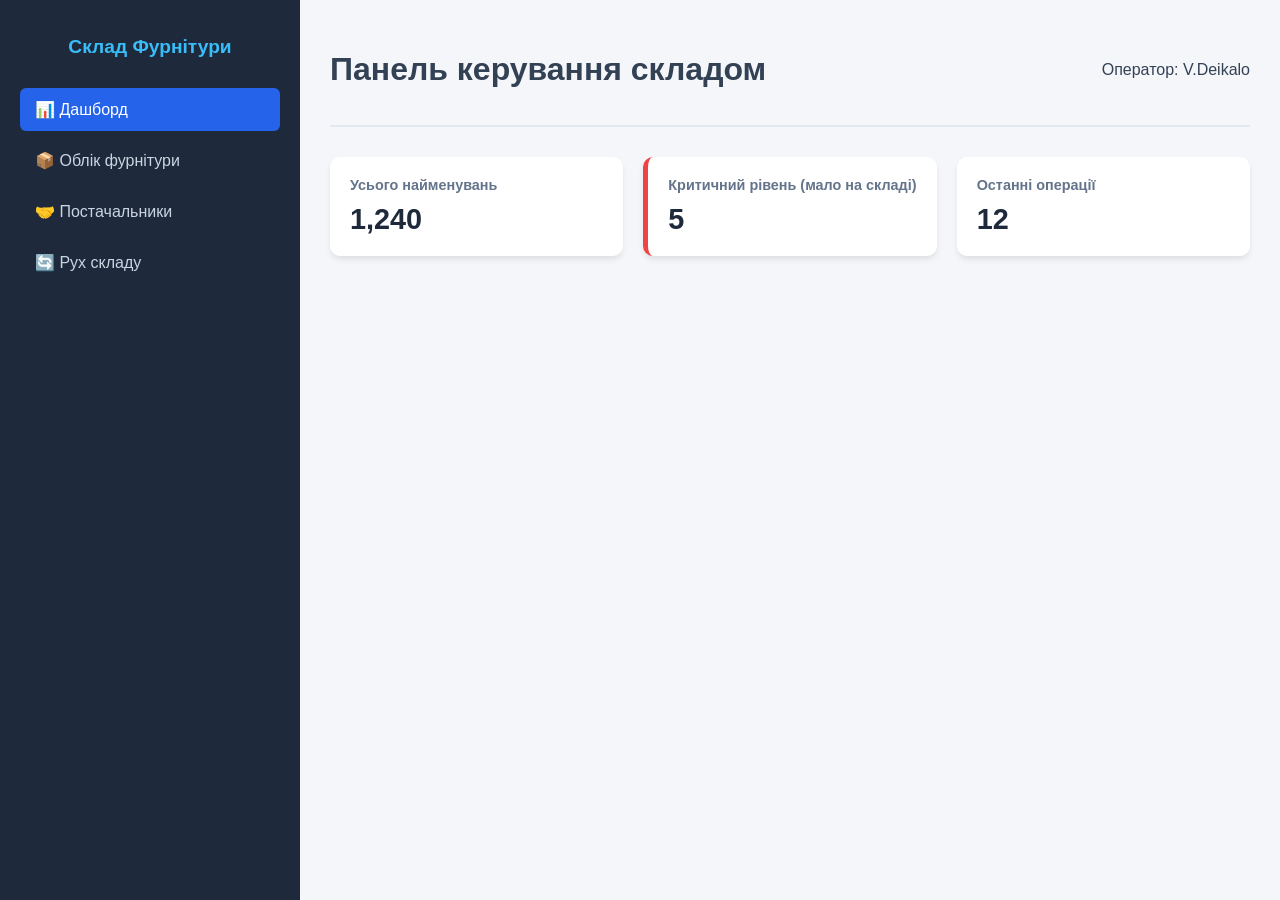
==== index.html @ 1322fecc "first commit" ====
<!DOCTYPE html>
<html lang="uk">
<head>
    <meta charset="UTF-8">
    <meta name="viewport" content="width=device-width, initial-scale=1.0">
    <title>Облік меблевої фурнітури</title>
    <link rel="stylesheet" href="css/style.css">
</head>
<body>
    <div class="app-container">
        <aside class="sidebar">
            <h2>Склад Фурнітури</h2>
            <nav>
                <a href="index.html" class="active">📊 Дашборд</a>
                <a href="inventory.html">📦 Облік фурнітури</a>
                <a href="suppliers.html">🤝 Постачальники</a>
                <a href="orders.html">🔄 Рух складу</a>
            </nav>
        </aside>

        <main class="main-content">
            <header>
                <h1>Панель керування складом</h1>
                <div class="user-profile">Оператор: V.Deikalo</div>
            </header>

            <section class="stats-grid">
                <div class="stat-card">
                    <h3>Усього найменувань</h3>
                    <p class="stat-value" id="total-items">1,240</p>
                </div>
                <div class="stat-card alert">
                    <h3>Критичний рівень (мало на складі)</h3>
                    <p class="stat-value" id="low-stock">5</p>
                </div>
                <div class="stat-card">
                    <h3>Останні операції</h3>
                    <p class="stat-value" id="recent-transactions">12</p>
                </div>
            </section>
        </main>
    </div>
    <script src="js/main.js"></script>
</body>
</html>
---- css/style.css ----
:root {
    --bg-color: #f4f6f9;
    --sidebar-color: #1e293b;
    --text-color: #334155;
    --accent-color: #2563eb;
    --card-bg: #ffffff;
    --danger: #ef4444;
}

body {
    margin: 0;
    font-family: 'Segoe UI', Tahoma, Geneva, Verdana, sans-serif;
    background-color: var(--bg-color);
    color: var(--text-color);
}

.app-container {
    display: flex;
    min-height: 100vh;
}

.sidebar {
    width: 260px;
    background-color: var(--sidebar-color);
    color: white;
    padding: 20px;
}

.sidebar h2 {
    font-size: 1.2rem;
    margin-bottom: 30px;
    text-align: center;
    color: #38bdf8;
}

.sidebar nav a {
    display: block;
    color: #cbd5e1;
    padding: 12px 15px;
    text-decoration: none;
    border-radius: 6px;
    margin-bottom: 8px;
    transition: 0.3s;
}

.sidebar nav a:hover, .sidebar nav a.active {
    background-color: var(--accent-color);
    color: white;
}

.main-content {
    flex-grow: 1;
    padding: 30px;
}

header {
    display: flex;
    justify-content: space-between;
    align-items: center;
    border-bottom: 2px solid #e2e8f0;
    padding-bottom: 15px;
    margin-bottom: 30px;
}

.stats-grid {
    display: grid;
    grid-template-columns: repeat(auto-fit, minmax(250px, 1fr));
    gap: 20px;
}

.stat-card {
    background: var(--card-bg);
    padding: 20px;
    border-radius: 10px;
    box-shadow: 0 4px 6px -1px rgba(0, 0, 0, 0.1);
}

.stat-card h3 {
    margin: 0 0 10px 0;
    font-size: 0.9rem;
    color: #64748b;
}

.stat-value {
    font-size: 1.8rem;
    font-weight: bold;
    margin: 0;
    color: var(--sidebar-color);
}

.stat-card.alert {
    border-left: 5px solid var(--danger);
}
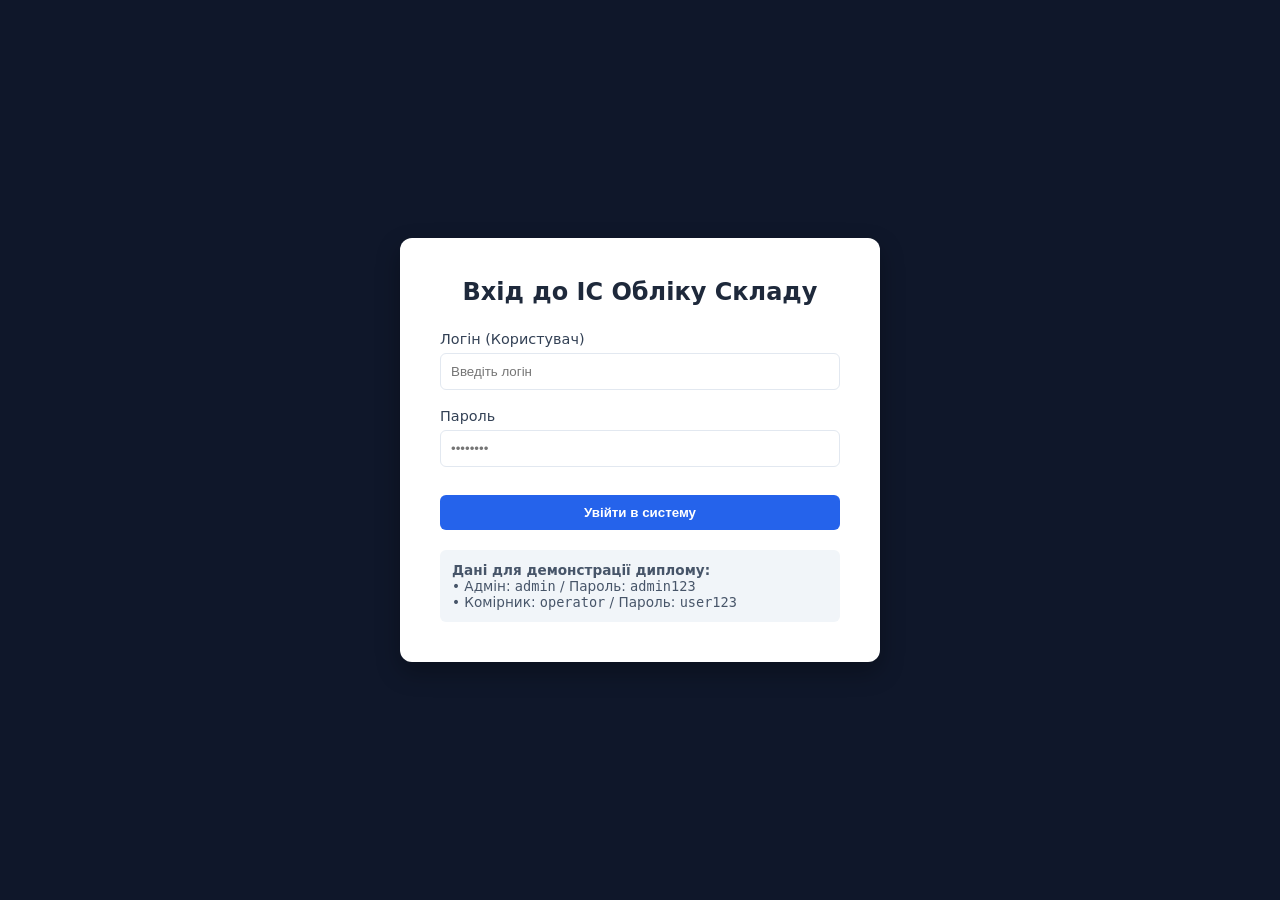
==== commit 734c2325: "second commit" ====
--- a/index.html
+++ b/index.html
@@ -3,43 +3,79 @@
 <head>
     <meta charset="UTF-8">
     <meta name="viewport" content="width=device-width, initial-scale=1.0">
-    <title>Облік меблевої фурнітури</title>
+    <title>Дашборд | Склад меблевої фурнітури</title>
     <link rel="stylesheet" href="css/style.css">
 </head>
 <body>
     <div class="app-container">
         <aside class="sidebar">
             <h2>Склад Фурнітури</h2>
-            <nav>
-                <a href="index.html" class="active">📊 Дашборд</a>
-                <a href="inventory.html">📦 Облік фурнітури</a>
-                <a href="suppliers.html">🤝 Постачальники</a>
-                <a href="orders.html">🔄 Рух складу</a>
-            </nav>
+            <nav id="main-navigation"></nav>
         </aside>
 
         <main class="main-content">
             <header>
-                <h1>Панель керування складом</h1>
-                <div class="user-profile">Оператор: V.Deikalo</div>
+                <div class="header-title">
+                    <h1>Панель керування складом</h1>
+                    <p class="subtitle">Інформаційна система обліку матеріальних залишків</p>
+                </div>
+                <div class="user-profile" id="user-display">Завантаження профілю...</div>
             </header>
 
             <section class="stats-grid">
                 <div class="stat-card">
-                    <h3>Усього найменувань</h3>
-                    <p class="stat-value" id="total-items">1,240</p>
-                </div>
-                <div class="stat-card alert">
-                    <h3>Критичний рівень (мало на складі)</h3>
-                    <p class="stat-value" id="low-stock">5</p>
+                    <div class="stat-icon">📦</div>
+                    <div>
+                        <h3>Усього фурнітури (найменувань)</h3>
+                        <p class="stat-value" id="total-types">0</p>
+                    </div>
                 </div>
                 <div class="stat-card">
-                    <h3>Останні операції</h3>
-                    <p class="stat-value" id="recent-transactions">12</p>
+                    <div class="stat-icon" style="color: #10b981;">📊</div>
+                    <div>
+                        <h3>Загальна кількість (одиниць)</h3>
+                        <p class="stat-value" id="total-items">0</p>
+                    </div>
+                </div>
+                <div class="stat-card" id="low-stock-card">
+                    <div class="stat-icon">⚠️</div>
+                    <div>
+                        <h3>Критичний рівень залишків</h3>
+                        <p class="stat-value" id="low-stock-count">0</p>
+                    </div>
+                </div>
+            </section>
+
+            <section class="dashboard-actions">
+                <div class="content-card">
+                    <div class="card-header">
+                        <h2>Генерація аналітичної звітності</h2>
+                        <button class="btn btn-excel" id="export-excel-btn">📊 Експортувати звіт в Excel (.xls)</button>
+                    </div>
+                    <p>Натисніть кнопку для миттєвого вивантаження повної відомості про поточні залишки меблевої фурнітури на складі, включаючи інформацію про постачальників та дефіцитні позиції.</p>
+                </div>
+            </section>
+
+            <section class="recent-section">
+                <div class="content-card">
+                    <h2>Останні оновлення на складі</h2>
+                    <table class="data-table" id="recent-table">
+                        <thead>
+                            <tr>
+                                <th>Артикул</th>
+                                <th>Назва фурнітури</th>
+                                <th>Тип</th>
+                                <th>Кількість на складі</th>
+                                <th>Статус</th>
+                            </tr>
+                        </thead>
+                        <tbody></tbody>
+                    </table>
                 </div>
             </section>
         </main>
     </div>
+
     <script src="js/main.js"></script>
 </body>
 </html>
--- a/css/style.css
+++ b/css/style.css
@@ -1,46 +1,57 @@
 :root {
-    --bg-color: #f4f6f9;
-    --sidebar-color: #1e293b;
+    --bg-color: #f8fafc;
+    --sidebar-color: #0f172a;
     --text-color: #334155;
     --accent-color: #2563eb;
+    --accent-hover: #1d4ed8;
     --card-bg: #ffffff;
     --danger: #ef4444;
+    --success: #10b981;
+    --warning: #f59e0b;
+    --border-color: #e2e8f0;
 }
 
 body {
     margin: 0;
-    font-family: 'Segoe UI', Tahoma, Geneva, Verdana, sans-serif;
+    font-family: system-ui, -apple-system, BlinkMacSystemFont, 'Segoe UI', Roboto, Oxygen, Ubuntu, Cantarell, sans-serif;
     background-color: var(--bg-color);
     color: var(--text-color);
 }
 
 .app-container {
-    display: flex;
+    display: block; /* Забезпечує коректний потік для друку/генерації */
     min-height: 100vh;
 }
 
+/* Макет з боковою панеллю без flex на рівні body, щоб уникнути багів */
 .sidebar {
     width: 260px;
     background-color: var(--sidebar-color);
     color: white;
-    padding: 20px;
+    padding: 25px 20px;
+    position: fixed;
+    height: 100vh;
+    top: 0;
+    left: 0;
 }
 
 .sidebar h2 {
-    font-size: 1.2rem;
-    margin-bottom: 30px;
+    font-size: 1.3rem;
+    margin-bottom: 35px;
     text-align: center;
     color: #38bdf8;
+    letter-spacing: 0.5px;
 }
 
 .sidebar nav a {
     display: block;
-    color: #cbd5e1;
+    color: #94a3b8;
     padding: 12px 15px;
     text-decoration: none;
-    border-radius: 6px;
-    margin-bottom: 8px;
-    transition: 0.3s;
+    border-radius: 8px;
+    margin-bottom: 10px;
+    font-weight: 500;
+    transition: all 0.2s ease;
 }
 
 .sidebar nav a:hover, .sidebar nav a.active {
@@ -49,45 +60,189 @@
 }
 
 .main-content {
-    flex-grow: 1;
-    padding: 30px;
+    margin-left: 260px;
+    padding: 40px;
 }
 
 header {
-    display: flex;
-    justify-content: space-between;
-    align-items: center;
-    border-bottom: 2px solid #e2e8f0;
-    padding-bottom: 15px;
-    margin-bottom: 30px;
-}
-
+    border-bottom: 1px solid var(--border-color);
+    padding-bottom: 20px;
+    margin-bottom: 35px;
+}
+
+header h1 {
+    margin: 0 0 5px 0;
+    font-size: 1.75rem;
+    color: #1e293b;
+}
+
+.subtitle {
+    margin: 0;
+    color: #64748b;
+    font-size: 0.95rem;
+}
+
+.user-profile {
+    margin-top: 10px;
+    font-size: 0.9rem;
+    background: #e2e8f0;
+    padding: 6px 12px;
+    border-radius: 20px;
+    display: inline-block;
+}
+
+/* Статистика */
 .stats-grid {
-    display: grid;
-    grid-template-columns: repeat(auto-fit, minmax(250px, 1fr));
-    gap: 20px;
+    display: table;
+    width: 100%;
+    margin-bottom: 35px;
+    border-collapse: separate;
+    border-spacing: 20px 0;
 }
 
 .stat-card {
+    display: table-cell;
     background: var(--card-bg);
-    padding: 20px;
-    border-radius: 10px;
-    box-shadow: 0 4px 6px -1px rgba(0, 0, 0, 0.1);
+    padding: 25px;
+    border-radius: 12px;
+    box-shadow: 0 1px 3px rgba(0,0,0,0.05);
+    border: 1px solid var(--border-color);
+    vertical-align: middle;
+}
+
+.stat-icon {
+    font-size: 2rem;
+    float: left;
+    margin-right: 15px;
 }
 
 .stat-card h3 {
-    margin: 0 0 10px 0;
-    font-size: 0.9rem;
+    margin: 0 0 5px 0;
+    font-size: 0.85rem;
     color: #64748b;
+    text-transform: uppercase;
 }
 
 .stat-value {
     font-size: 1.8rem;
-    font-weight: bold;
-    margin: 0;
-    color: var(--sidebar-color);
+    font-weight: 700;
+    margin: 0;
+    color: #0f172a;
 }
 
 .stat-card.alert {
     border-left: 5px solid var(--danger);
-}+}
+
+/* Контентні карти */
+.content-card {
+    background: var(--card-bg);
+    border-radius: 12px;
+    padding: 25px;
+    box-shadow: 0 1px 3px rgba(0,0,0,0.05);
+    border: 1px solid var(--border-color);
+    margin-bottom: 30px;
+}
+
+.card-header {
+    display: table;
+    width: 100%;
+    margin-bottom: 20px;
+}
+
+.card-header h2 {
+    display: table-cell;
+    margin: 0;
+    vertical-align: middle;
+}
+
+/* Таблиці */
+.data-table {
+    width: 100%;
+    border-collapse: collapse;
+    margin-top: 15px;
+    text-align: left;
+}
+
+.data-table th, .data-table td {
+    padding: 14px 16px;
+    border-bottom: 1px solid var(--border-color);
+    font-size: 0.95rem;
+}
+
+.data-table th {
+    background-color: #f8fafc;
+    color: #475569;
+    font-weight: 600;
+}
+
+/* Кнопки та форми */
+.btn {
+    padding: 10px 20px;
+    border: none;
+    border-radius: 6px;
+    font-weight: 600;
+    cursor: pointer;
+    transition: background 0.2s;
+}
+
+.btn-primary { background: var(--accent-color); color: white; }
+.btn-primary:hover { background: var(--accent-hover); }
+.btn-danger { background: var(--danger); color: white; padding: 6px 12px; font-size: 0.85rem; }
+.btn-excel { background: var(--success); color: white; display: table-cell; float: right; }
+.btn-excel:hover { background: #059669; }
+
+.inventory-grid {
+    display: table;
+    width: 100%;
+}
+
+.dynamic-form {
+    display: table-cell;
+    width: 30%;
+    padding-right: 30px;
+    vertical-align: top;
+}
+
+.inventory-list {
+    display: table-cell;
+    width: 70%;
+    vertical-align: top;
+}
+
+.form-group {
+    margin-bottom: 18px;
+}
+
+.form-group label {
+    display: block;
+    margin-bottom: 6px;
+    font-weight: 500;
+    font-size: 0.9rem;
+}
+
+.form-group input, .form-group select {
+    width: 100%;
+    padding: 10px;
+    border: 1px solid var(--border-color);
+    border-radius: 6px;
+    box-sizing: border-box;
+}
+
+#search-input {
+    width: 300px;
+    padding: 8px 12px;
+    border: 1px solid var(--border-color);
+    border-radius: 6px;
+    float: right;
+}
+
+/* Статуси бейджі */
+.badge {
+    padding: 4px 8px;
+    border-radius: 4px;
+    font-size: 0.8rem;
+    font-weight: 600;
+}
+.badge-success { background: #dcfce7; color: #15803d; }
+.badge-danger { background: #fee2e2; color: #b91c1c; }
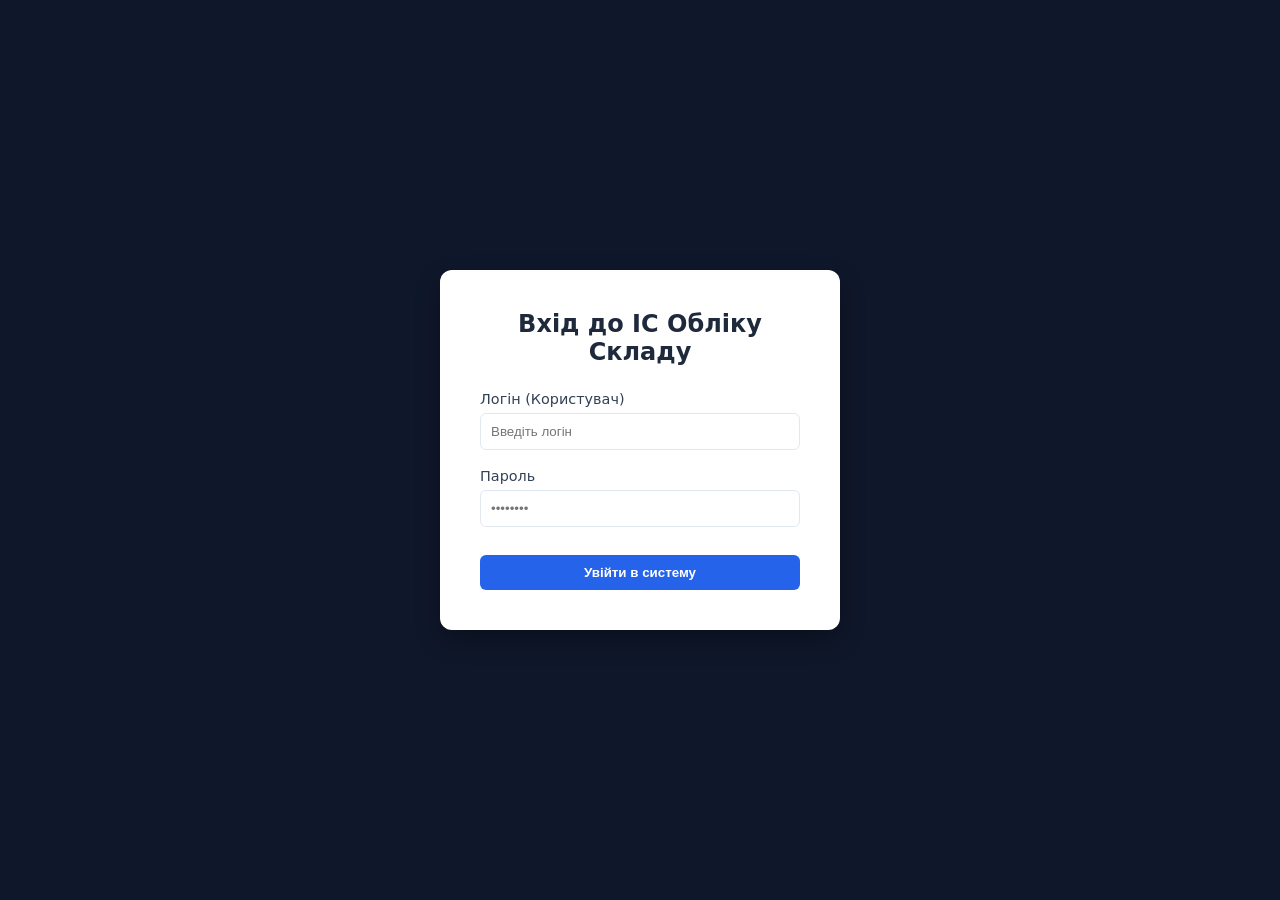
==== commit 5447defd: "five commit" ====
--- a/index.html
+++ b/index.html
@@ -3,13 +3,14 @@
 <head>
     <meta charset="UTF-8">
     <meta name="viewport" content="width=device-width, initial-scale=1.0">
-    <title>Дашборд | Склад меблевої фурнітури</title>
+    <title>Дашборд | Склад меблевої фурнітури ТОВ «Меблеві Технології Етера»</title>
     <link rel="stylesheet" href="css/style.css">
 </head>
 <body>
     <div class="app-container">
         <aside class="sidebar">
-            <h2>Склад Фурнітури</h2>
+            <h2>ТОВ «Меблеві Технології Етера»</h2>
+            <h3>Склад Фурнітури</h3>
             <nav id="main-navigation"></nav>
         </aside>
 
--- a/css/style.css
+++ b/css/style.css
@@ -11,6 +11,10 @@
     --border-color: #e2e8f0;
 }
 
+* {
+    box-sizing: border-box;
+}
+
 body {
     margin: 0;
     font-family: system-ui, -apple-system, BlinkMacSystemFont, 'Segoe UI', Roboto, Oxygen, Ubuntu, Cantarell, sans-serif;
@@ -19,11 +23,11 @@
 }
 
 .app-container {
-    display: block; /* Забезпечує коректний потік для друку/генерації */
+    display: flex;
     min-height: 100vh;
 }
 
-/* Макет з боковою панеллю без flex на рівні body, щоб уникнути багів */
+/* Бокова панель (Десктоп) */
 .sidebar {
     width: 260px;
     background-color: var(--sidebar-color);
@@ -33,6 +37,7 @@
     height: 100vh;
     top: 0;
     left: 0;
+    z-index: 100;
 }
 
 .sidebar h2 {
@@ -59,15 +64,23 @@
     color: white;
 }
 
+/* Основний контент (Десктоп) */
 .main-content {
+    flex: 1;
     margin-left: 260px;
     padding: 40px;
+    width: calc(100% - 260px);
 }
 
 header {
+    display: flex;
+    justify-content: space-between;
+    align-items: center;
     border-bottom: 1px solid var(--border-color);
     padding-bottom: 20px;
     margin-bottom: 35px;
+    flex-wrap: wrap;
+    gap: 15px;
 }
 
 header h1 {
@@ -83,7 +96,6 @@
 }
 
 .user-profile {
-    margin-top: 10px;
     font-size: 0.9rem;
     background: #e2e8f0;
     padding: 6px 12px;
@@ -93,26 +105,24 @@
 
 /* Статистика */
 .stats-grid {
-    display: table;
-    width: 100%;
+    display: grid;
+    grid-template-columns: repeat(auto-fit, minmax(280px, 1fr));
+    gap: 20px;
     margin-bottom: 35px;
-    border-collapse: separate;
-    border-spacing: 20px 0;
 }
 
 .stat-card {
-    display: table-cell;
     background: var(--card-bg);
     padding: 25px;
     border-radius: 12px;
     box-shadow: 0 1px 3px rgba(0,0,0,0.05);
     border: 1px solid var(--border-color);
-    vertical-align: middle;
+    display: flex;
+    align-items: center;
 }
 
 .stat-icon {
     font-size: 2rem;
-    float: left;
     margin-right: 15px;
 }
 
@@ -145,23 +155,31 @@
 }
 
 .card-header {
-    display: table;
+    display: flex;
+    justify-content: space-between;
+    align-items: center;
+    margin-bottom: 20px;
+    flex-wrap: wrap;
+    gap: 15px;
+}
+
+.card-header h2 {
+    margin: 0;
+}
+
+/* Таблиці та їх обгортка для скролу на мобільних */
+.table-wrapper {
     width: 100%;
-    margin-bottom: 20px;
-}
-
-.card-header h2 {
-    display: table-cell;
-    margin: 0;
-    vertical-align: middle;
-}
-
-/* Таблиці */
+    overflow-x: auto;
+    -webkit-overflow-scrolling: touch;
+}
+
 .data-table {
     width: 100%;
     border-collapse: collapse;
     margin-top: 15px;
     text-align: left;
+    min-width: 600px; /* Гарантує, що таблиця не стиснеться в кашу */
 }
 
 .data-table th, .data-table td {
@@ -189,25 +207,23 @@
 .btn-primary { background: var(--accent-color); color: white; }
 .btn-primary:hover { background: var(--accent-hover); }
 .btn-danger { background: var(--danger); color: white; padding: 6px 12px; font-size: 0.85rem; }
-.btn-excel { background: var(--success); color: white; display: table-cell; float: right; }
+.btn-excel { background: var(--success); color: white; }
 .btn-excel:hover { background: #059669; }
 
+/* Сітка для сторінок Інвентаря/Постачальників/Замовлень */
 .inventory-grid {
-    display: table;
-    width: 100%;
+    display: flex;
+    gap: 30px;
+    align-items: flex-start;
 }
 
 .dynamic-form {
-    display: table-cell;
-    width: 30%;
-    padding-right: 30px;
-    vertical-align: top;
+    flex: 0 0 30%;
 }
 
 .inventory-list {
-    display: table-cell;
+    flex: 0 0 70%;
     width: 70%;
-    vertical-align: top;
 }
 
 .form-group {
@@ -226,7 +242,6 @@
     padding: 10px;
     border: 1px solid var(--border-color);
     border-radius: 6px;
-    box-sizing: border-box;
 }
 
 #search-input {
@@ -234,7 +249,6 @@
     padding: 8px 12px;
     border: 1px solid var(--border-color);
     border-radius: 6px;
-    float: right;
 }
 
 /* Статуси бейджі */
@@ -245,4 +259,67 @@
     font-weight: 600;
 }
 .badge-success { background: #dcfce7; color: #15803d; }
-.badge-danger { background: #fee2e2; color: #b91c1c; }+.badge-danger { background: #fee2e2; color: #b91c1c; }
+
+
+/* ==========================================================================
+   📱 МЕДІА-ЗАПИТИ ДЛЯ МОБІЛЬНИХ ПРИСТРОЇВ (АДАПТИВНІСТЬ)
+   ========================================================================== */
+
+@media (max-width: 1024px) {
+    .inventory-grid {
+        flex-direction: column;
+        align-items: stretch;
+    }
+    .dynamic-form, .inventory-list {
+        flex: 1;
+        width: 100%;
+    }
+}
+
+@media (max-width: 768px) {
+    .app-container {
+        flex-direction: column;
+    }
+
+    /* Перетворюємо бокове меню на верхню шапку */
+    .sidebar {
+        position: relative;
+        width: 100%;
+        height: auto;
+        padding: 15px;
+    }
+
+    .sidebar h2 {
+        margin-bottom: 15px;
+    }
+
+    .sidebar nav {
+        display: flex;
+        flex-wrap: wrap;
+        justify-content: center;
+        gap: 5px;
+    }
+
+    .sidebar nav a {
+        margin-bottom: 0;
+        padding: 8px 12px;
+        font-size: 0.9rem;
+    }
+
+    /* Контент розгортається на весь екран */
+    .main-content {
+        margin-left: 0;
+        padding: 20px;
+        width: 100%;
+    }
+
+    header {
+        flex-direction: column;
+        align-items: flex-start;
+    }
+
+    #search-input {
+        width: 100%;
+    }
+}
